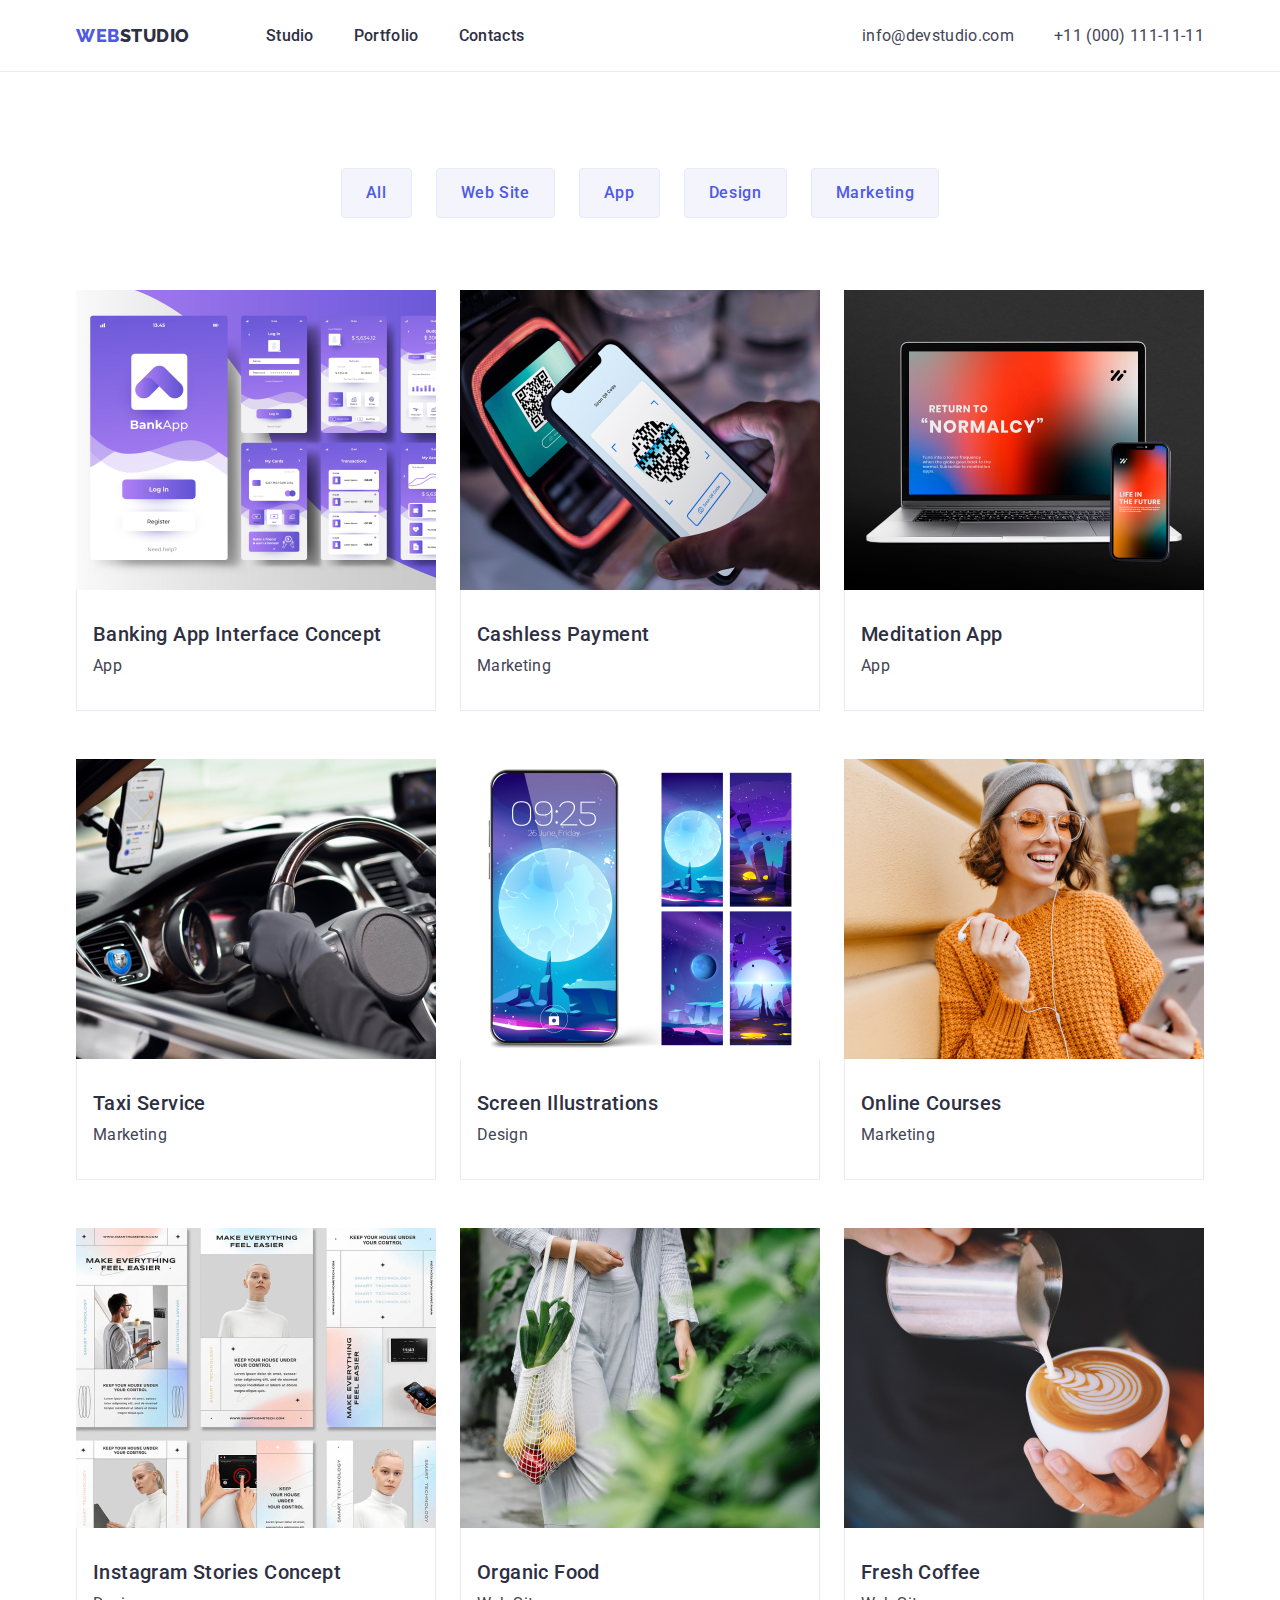
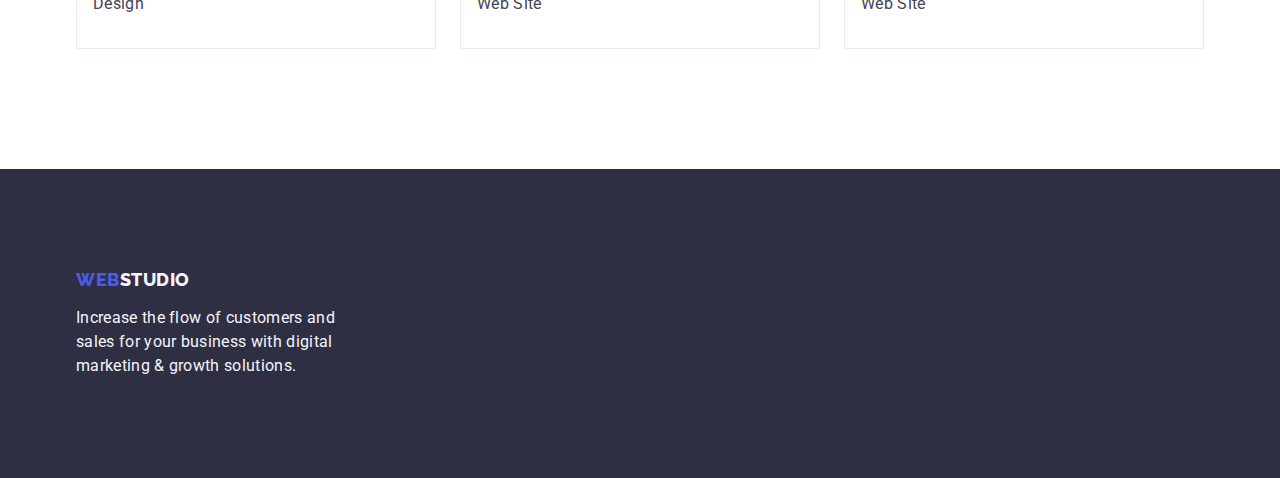
==== portfolio.html @ 65614167 "Initial commit" ====
<!DOCTYPE html>
<html lang="en">
  <head>
    <meta charset="UTF-8" />
    <meta http-equiv="X-UA-Compatible" content="IE=edge" />
    <meta name="viewport" content="width=device-width, initial-scale=1.0" />
    <link rel="preconnect" href="https://fonts.googleapis.com" />
    <link rel="preconnect" href="https://fonts.gstatic.com" crossorigin />
    <link
      href="https://fonts.googleapis.com/css2?family=Raleway:wght@800&family=Roboto:wght@400;500;700;900&display=swap"
      rel="stylesheet"
    />
    <link
      rel="stylesheet"
      href="https://cdnjs.cloudflare.com/ajax/libs/modern-normalize/1.1.0/modern-normalize.min.css"
    />
    <link rel="stylesheet" href="./css/styles.css" />
    <title>Portfolio</title>
  </head>
  <body>
    <!-- Шапка макету -->
    <header class="page-header">
      <div class="main-nav container">
        <nav class="page-nav">
          <a href="./index.html" class="logo-page logo link"
            >Web<span class="logo-text-header">Studio</span></a
          >
          <ul class="site-nav list">
            <li class="nav-item">
              <a href="./index.html" class="nav-link link">Studio</a>
            </li>
            <li class="nav-item">
              <a href="./portfolio.html" class="nav-link link">Portfolio</a>
            </li>
            <li class="nav-item">
              <a href="" class="nav-link link">Contacts</a>
            </li>
          </ul>
        </nav>
        <!-- Контакти -->
        <address class="tel-email">
          <ul class="tel-email-contacs list">
            <li class="item">
              <a href="mailto:info@devstudio.com" class="tel-email-link link"
                >info@devstudio.com</a
              >
            </li>
            <li class="item">
              <a href="tel:+110001111111" class="tel-email-link link"
                >+11 (000) 111-11-11</a
              >
            </li>
          </ul>
        </address>
      </div>
    </header>
    <main>
      <section class="section-portfolio">
        <div class="container">
          <h1 class="visually-hidden">Portfolio</h1>
          <!--  Фільтр кнопок-->
          <ul class="main-filters list">
            <li class="item">
              <button type="button" class="button filters">All</button>
            </li>
            <li class="item">
              <button type="button" class="button filters">Web Site</button>
            </li>
            <li class="item">
              <button type="button" class="button filters">App</button>
            </li>
            <li class="item">
              <button type="button" class="button filters">Design</button>
            </li>
            <li class="item">
              <button type="button" class="button filters">Marketing</button>
            </li>
          </ul>
          <!-- Послуги -->
          <ul class="services list">
            <li class="services-list">
              <a class="link" href=""
                ><img
                  src="./images/portfolio-images/bank-concept.jpg"
                  class="card"
                  alt="bannking
            app interface"
                  width="360"
                  height="300"
                />
                <div class="card-content">
                  <h2 class="card-services-title">
                    Banking App Interface Concept
                  </h2>
                  <p class="services-text">App</p>
                </div>
              </a>
            </li>
            <li class="services-list">
              <a class="link" href=""
                ><img
                  src="./images/portfolio-images/cash-paym.jpg"
                  class="card"
                  alt="phone with qr code"
                  width="360"
                  height="300"
                />
                <div class="card-content">
                  <h2 class="card-services-title">Cashless Payment</h2>
                  <p class="services-text">Marketing</p>
                </div></a
              >
            </li>
            <li class="services-list">
              <a class="link" href=""
                ><img
                  src="./images/portfolio-images/medit-app.jpg"
                  class="card"
                  alt="laptop and phone"
                  width="360"
                  height="300"
                />
                <div class="card-content">
                  <h2 class="card-services-title">Meditation App</h2>
                  <p class="services-text">App</p>
                </div></a
              >
            </li>
            <li class="services-list">
              <a class="link" href="">
                <img
                  src="./images/portfolio-images/taxi.jpg"
                  class="card"
                  alt="the steering wheel of the car and the phone on the windshield"
                  width="360"
                  height="300"
                />
                <div class="card-content">
                  <h2 class="card-services-title">Taxi Service</h2>
                  <p class="services-text">Marketing</p>
                </div></a
              >
            </li>
            <li class="services-list">
              <a class="link" href="">
                <img
                  src="./images/portfolio-images/screen-ill.jpg"
                  class="card"
                  alt="phone screen"
                  width="360"
                  height="300"
                />
                <div class="card-content">
                  <h2 class="card-services-title">Screen Illustrations</h2>
                  <p class="services-text">Design</p>
                </div></a
              >
            </li>
            <li class="services-list">
              <a class="link" href="">
                <img
                  src="./images/portfolio-images/onl-cours.jpg"
                  class="card"
                  alt="girl with phone"
                  width="360"
                  height="300"
                />
                <div class="card-content">
                  <h2 class="card-services-title">Online Courses</h2>
                  <p class="services-text">Marketing</p>
                </div></a
              >
            </li>
            <li class="services-list">
              <a class="link" href="">
                <img
                  src="./images/portfolio-images/inst-concept.jpg"
                  class="card"
                  alt="photo of a girl and options for managing a smart home"
                  width="360"
                  height="300"
                />
                <div class="card-content">
                  <h2 class="card-services-title">Instagram Stories Concept</h2>
                  <p class="services-text">Design</p>
                </div></a
              >
            </li>
            <li class="services-list">
              <a class="link" href="">
                <img
                  src="./images/portfolio-images/org-food.jpg"
                  class="card"
                  alt="girl with fresh fruit"
                  width="360"
                  height="300"
                />
                <div class="card-content">
                  <h2 class="card-services-title">Organic Food</h2>
                  <p class="services-text">Web Site</p>
                </div></a
              >
            </li>
            <li class="services-list">
              <a class="link" href="">
                <img
                  src="./images/portfolio-images/coffe.jpg"
                  class="card"
                  alt="a cup of coffee"
                  width="360"
                  height="300"
                />
                <div class="card-content">
                  <h2 class="card-services-title">Fresh Coffee</h2>
                  <p class="services-text">Web Site</p>
                </div></a
              >
            </li>
          </ul>
        </div>
      </section>
    </main>
    <!-- Футер -->
    <footer class="footer">
      <div class="container">
        <a href="./index.html" class="footer-logo logo link"
          >Web<span class="logo-text-footer">Studio</span></a
        >
        <p class="footer-text">
          Increase the flow of customers and sales for your business with
          digital marketing & growth solutions.
        </p>
      </div>
    </footer>
  </body>
</html>
---- css/styles.css ----
html {
  box-sizing: border-box;
}

*,
*::before,
*::after {
  box-sizing: inherit;
}

:root {
  --primary-brand-color: #4d5ae5;
  --pressed-state-color: #404bbf;
  --title-text-color: #2e2f42;
  --body-text-color: #434455;
  --accent-color: #e7e9fc;
  --background-section-color: #f4f4fd;
  --background-dark-color: #2e2f42;
  --background-white-color: #ffffff;
}

body {
  background-color: var(--background-white-color);
  color: var(--body-text-color);
  font-family: 'Roboto', sans-serif;
}

img {
  display: block;
  max-width: 100%;
}
h1,
h2,
h3,
h4,
h5,
h6,
p {
  margin: 0;
}
/* Скидання значень */
.list {
  list-style: none;
  padding: 0;
  margin: 0;
}

.link {
  text-decoration: none;
}

/* Контейнер */
.container {
  width: 1158px;
  padding-left: 15px;
  padding-right: 15px;
  margin-left: auto;
  margin-right: auto;
}

/* Шапка */

.page-header {
  border-bottom: 1px solid var(--accent-color);
  max-height: 72px;
}

/* Логотип */
.logo {
  color: var(--title-text-color);
  font-family: 'Raleway', sans-serif;
  font-weight: 800;
  font-size: 18px;
  line-height: 1.17;
  letter-spacing: 0.03em;
  text-transform: uppercase;
  color: #4d5ae5;
}
.logo-text-header {
  color: var(--title-text-color);
}
.logo-page {
  margin-right: 76px;
}

/* Навігація */
.main-nav,
.page-nav,
.main-filters {
  display: flex;
  align-items: center;
  margin-right: auto;
}

.site-nav {
  display: flex;
  gap: 40px;
}
.tel-email-contacs {
  display: flex;
  gap: 40px;
}

.nav-link {
  display: block;
  padding: 24px 0;
  color: var(--title-text-color);
  font-weight: 500;
  font-size: 16px;
  line-height: 1.5;
  letter-spacing: 0.02em;
}

.nav-link:hover,
.nav-link:focus {
  color: var(--pressed-state-color);
}
/* Контакти */

.tel-email-link {
  display: block;
  padding-top: 24px;
  padding-bottom: 24px;
  font-style: normal;
  font-size: 16px;
  line-height: 1.5;
  letter-spacing: 0.02em;
  color: var(--body-text-color);
}

.tel-email-link:hover,
.tel-email-link:focus {
  color: var(--pressed-state-color);
}

/* Секція герой */

.hero {
  padding-top: 188px;
  padding-bottom: 188px;
  text-align: center;
  background-color: var(--background-dark-color);
}
.hero-title {
  margin-top: 0;
  margin-right: auto;
  margin-left: auto;
  margin-bottom: 48px;

  color: var(--background-white-color);
  font-weight: 700;
  font-size: 56px;
  max-width: 496px;
  line-height: 1.07;
  letter-spacing: 0.02em;
}

/* Кнопки */
.button {
  display: block;
  border-radius: 4px;
  padding: 16px 32px;
  min-width: 169px;
  text-align: center;

  background-color: var(--primary-brand-color);
  color: var(--background-white-color);
  font-family: inherit;
  font-weight: 500;
  font-size: 16px;
  line-height: 1.5;
  align-items: center;
  letter-spacing: 0.04em;
  cursor: pointer;
}

.button.hero-btn {
  border: none;
  margin: 0 auto;
}
.button.hero-btn:hover,
.button.hero-btn:focus {
  background-color: var(--pressed-state-color);
}
/* Секція 2 */
.section-title,
.section-team-title {
  margin-top: 0;
  margin-bottom: 72px;
  color: var(--title-text-color);
  font-weight: 700;
  font-size: 36px;
  line-height: 1.11;
  text-align: center;
  letter-spacing: 0.02em;
  text-transform: capitalize;
}
.advantages {
  display: flex;
  gap: 24px;
  /* padding: 120px 0; */
}
.section {
  padding: 120px 0;
}
.visually-hidden {
  position: absolute;
  width: 1px;
  height: 1px;
  margin: -1px;
  border: 0;
  padding: 0;

  white-space: nowrap;
  clip-path: inset(100%);
  clip: rect(0 0 0 0);
  overflow: hidden;
}

.adv-item {
  width: 264px;
}

.advantages .title,
.services-title,
.section-team-title-empl {
  margin-top: 0;
  margin-bottom: 8px;
  color: var(--title-text-color);
  font-weight: 500;
  font-size: 20px;
  line-height: 1.2;
  letter-spacing: 0.02em;
}

.section-advantages-text,
.section-team-text,
.services-text,
.footer-text {
  margin-top: 0;
  margin-bottom: 0;
  font-size: 16px;
  line-height: 1.5;
  letter-spacing: 0.02em;
}

.services-text {
  color: var(--body-text-color);
}

/* Секція 2 */
.section-doing {
  padding-bottom: 120px;
}
.our-works,
.sections-team {
  display: flex;
  gap: 24px;
}
/* Секція 3 */
.section-team {
  padding-top: 120px;
  padding-bottom: 120px;
  background-color: var(--background-section-color);
}
.section-team-card {
  background: var(--background-white-color);
  box-shadow: 0px 1px 6px rgba(46, 47, 66, 0.08),
    0px 1px 1px rgba(46, 47, 66, 0.16), 0px 2px 1px rgba(46, 47, 66, 0.08);

  background-color: var(--background-white-color);
}
.card-team {
  padding-top: 32px;
  padding-bottom: 32px;
  padding-left: 16px;
  padding-right: 16px;

  text-align: center;
  border-radius: 0px 0px 4px 4px;
}
/* футер */
.footer {
  padding-top: 100px;
  padding-bottom: 100px;

  background-color: var(--background-dark-color);
  color: var(--background-section-color);
}

.footer-logo {
  display: inline-block;
  margin-bottom: 16px;
}
.logo-text-footer {
  color: var(--background-section-color);
}
.footer-text {
  width: 264px;
}
/* Портфоліо */
.section-portfolio {
  padding: 96px 0 120px 0;
}

/* Кнопки портфоліо */
.main-filters {
  justify-content: center;
  gap: 24px;
  margin-bottom: 72px;
}
.button.filters {
  padding: 12px 24px;
  border: 1px solid var(--accent-color);

  min-width: 69px;

  background-color: var(--background-section-color);
  color: var(--primary-brand-color);
}

.button.filters:hover,
.button.filters:focus {
  background-color: var(--pressed-state-color);
  color: var(--background-white-color);
  border: 1px solid transparent;
}
.services {
  display: flex;
  flex-wrap: wrap;
  gap: 48px 24px;
}
.services-list {
  width: 360px;
}

.card-content {
  padding: 32px 16px;
  border-left: 1px solid var(--accent-color);
  border-right: 1px solid var(--accent-color);
  border-bottom: 1px solid var(--accent-color);
}
.card-services-title {
  margin-top: 0;
  margin-bottom: 8px;
  color: var(--title-text-color);
  font-weight: 500;
  font-size: 20px;
  line-height: 1.2;
  letter-spacing: 0.02em;
}
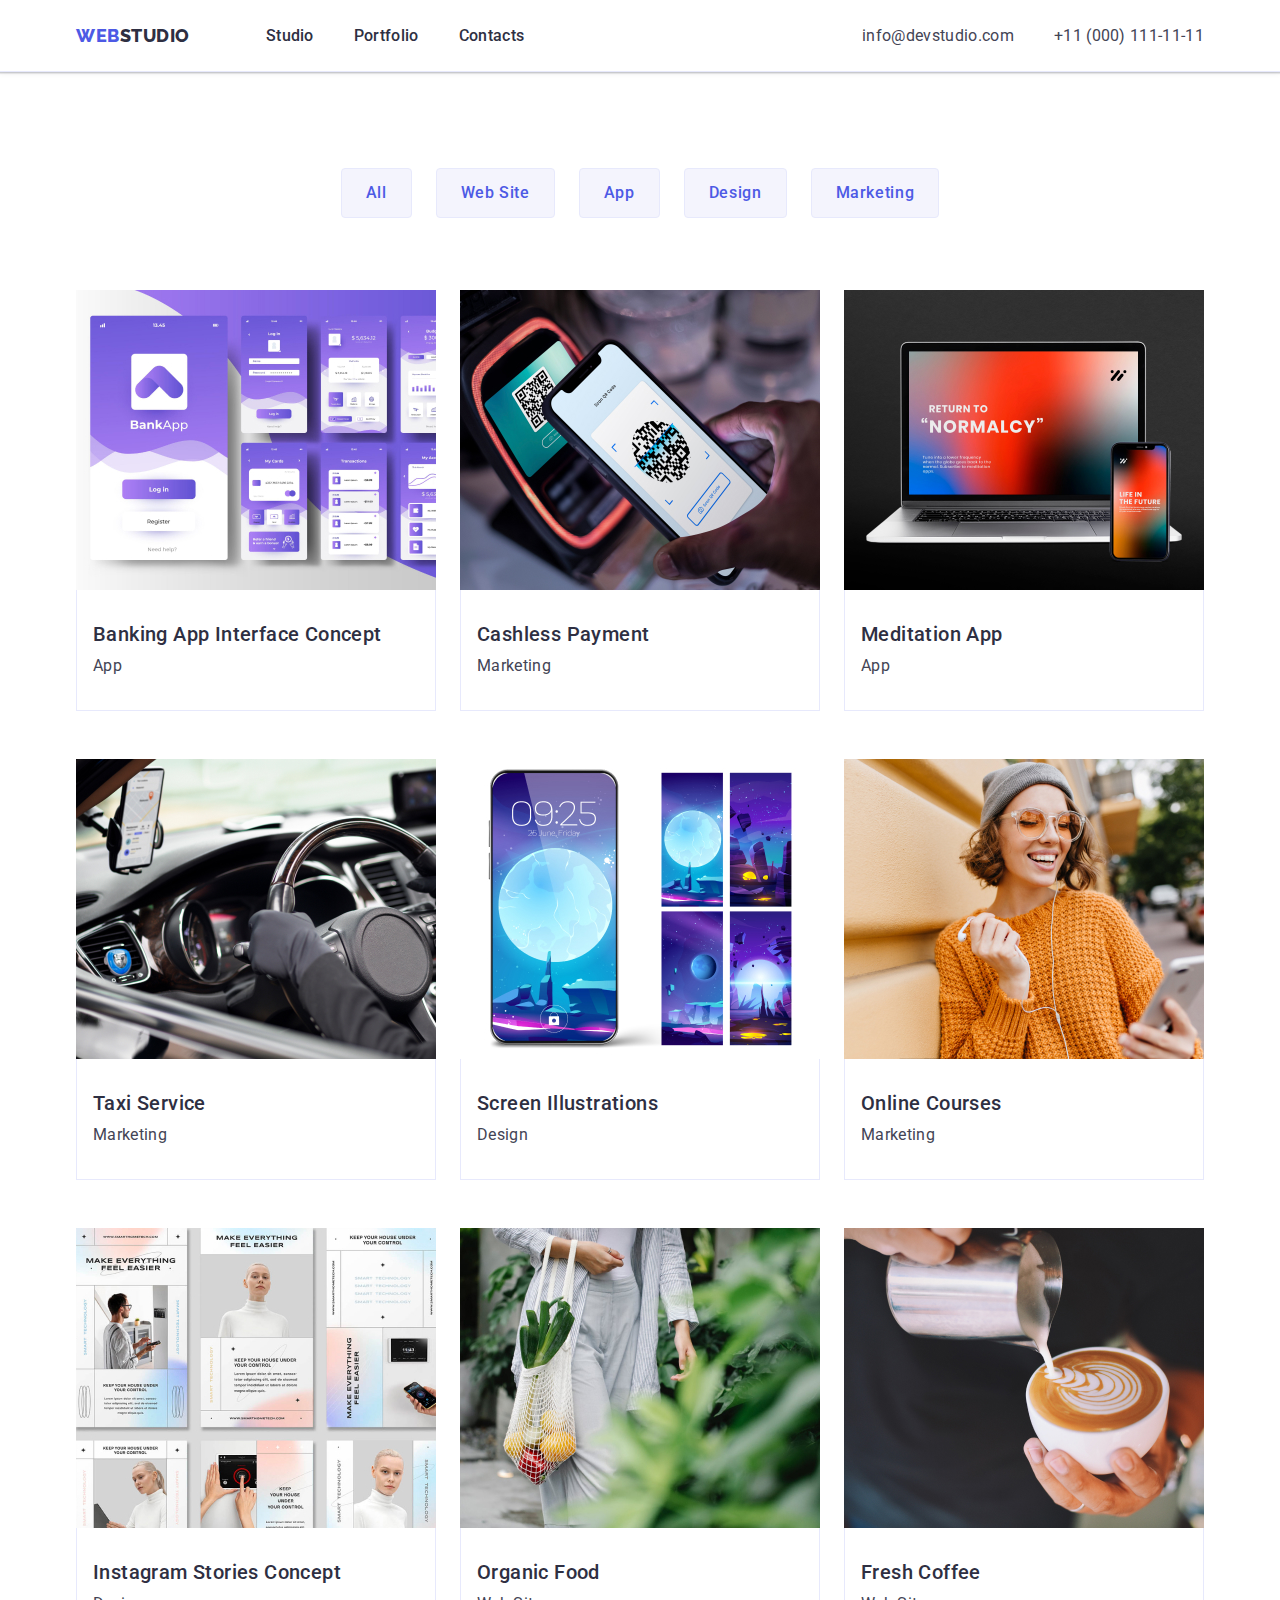
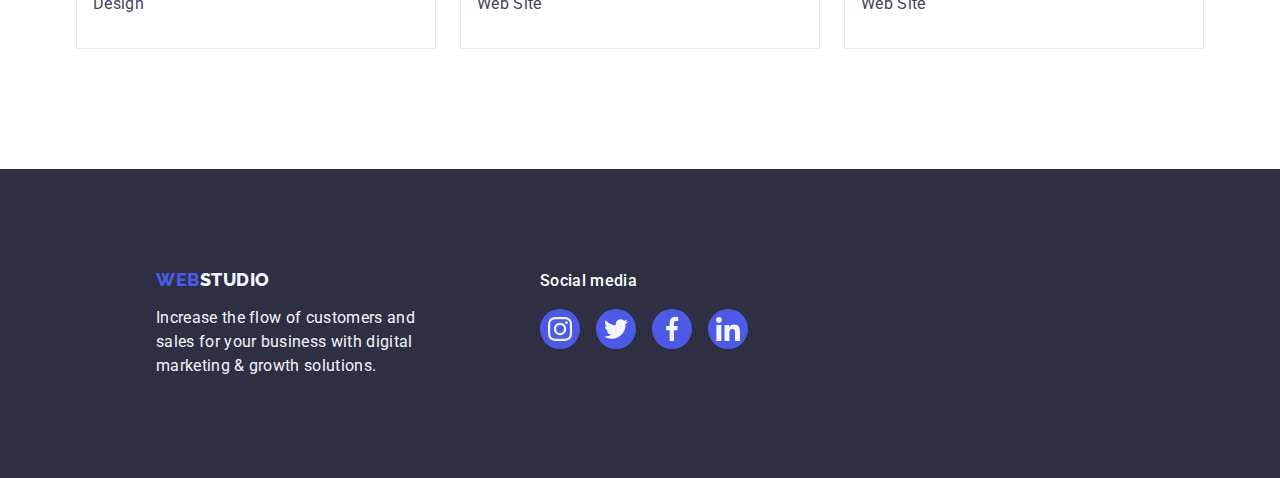
==== commit 2b3d75bc: "after one autochek" ====
--- a/portfolio.html
+++ b/portfolio.html
@@ -79,7 +79,7 @@
           <!-- Послуги -->
           <ul class="services list">
             <li class="services-list">
-              <a class="link" href=""
+              <a class="services-link link" href=""
                 ><img
                   src="./images/portfolio-images/bank-concept.jpg"
                   class="card"
@@ -97,7 +97,7 @@
               </a>
             </li>
             <li class="services-list">
-              <a class="link" href=""
+              <a class="services-link link" href=""
                 ><img
                   src="./images/portfolio-images/cash-paym.jpg"
                   class="card"
@@ -112,7 +112,7 @@
               >
             </li>
             <li class="services-list">
-              <a class="link" href=""
+              <a class="services-link link" href=""
                 ><img
                   src="./images/portfolio-images/medit-app.jpg"
                   class="card"
@@ -127,7 +127,7 @@
               >
             </li>
             <li class="services-list">
-              <a class="link" href="">
+              <a class="services-link link" href="">
                 <img
                   src="./images/portfolio-images/taxi.jpg"
                   class="card"
@@ -142,7 +142,7 @@
               >
             </li>
             <li class="services-list">
-              <a class="link" href="">
+              <a class="services-link link" href="">
                 <img
                   src="./images/portfolio-images/screen-ill.jpg"
                   class="card"
@@ -157,7 +157,7 @@
               >
             </li>
             <li class="services-list">
-              <a class="link" href="">
+              <a class="services-link link" href="">
                 <img
                   src="./images/portfolio-images/onl-cours.jpg"
                   class="card"
@@ -172,7 +172,7 @@
               >
             </li>
             <li class="services-list">
-              <a class="link" href="">
+              <a class="services-link link" href="">
                 <img
                   src="./images/portfolio-images/inst-concept.jpg"
                   class="card"
@@ -187,7 +187,7 @@
               >
             </li>
             <li class="services-list">
-              <a class="link" href="">
+              <a class="services-link link" href="">
                 <img
                   src="./images/portfolio-images/org-food.jpg"
                   class="card"
@@ -202,7 +202,7 @@
               >
             </li>
             <li class="services-list">
-              <a class="link" href="">
+              <a class="services-link link" href="">
                 <img
                   src="./images/portfolio-images/coffe.jpg"
                   class="card"
@@ -222,14 +222,45 @@
     </main>
     <!-- Футер -->
     <footer class="footer">
-      <div class="container">
-        <a href="./index.html" class="footer-logo logo link"
-          >Web<span class="logo-text-footer">Studio</span></a
-        >
-        <p class="footer-text">
-          Increase the flow of customers and sales for your business with
-          digital marketing & growth solutions.
-        </p>
+      <div class="footer-container container">
+        <div class="footer-one-part">
+          <a href="./index.html" class="footer-logo logo link"
+            >Web<span class="logo-text-footer">Studio</span></a
+          >
+          <p class="footer-text">
+            Increase the flow of customers and sales for your business with
+            digital marketing & growth solutions.
+          </p>
+        </div>
+        <div class="footer-two-part">
+          <p class="footer-social-title">Social media</p>
+          <ul class="footer-social-list list">
+            <li class="social-list-item">
+              <a href="" class="footer-social-list-link">
+                <svg class="social-list-icon" width="24" height="24">
+                  <use href="./images/icon.svg#icon-instagram-2"></use></svg
+              ></a>
+            </li>
+            <li social-list-item>
+              <a href="" class="footer-social-list-link">
+                <svg class="social-list-icon" width="24" height="24">
+                  <use href="./images/icon.svg#icon-twitter-1"></use></svg
+              ></a>
+            </li>
+            <li social-list-item>
+              <a href="" class="footer-social-list-link">
+                <svg class="social-list-icon" width="24" height="24">
+                  <use href="./images/icon.svg#icon-facebook-1"></use></svg
+              ></a>
+            </li>
+            <li social-list-item>
+              <a href="" class="footer-social-list-link">
+                <svg class="social-list-icon" width="24" height="24">
+                  <use href="./images/icon.svg#icon-linkedin-1"></use></svg
+              ></a>
+            </li>
+          </ul>
+        </div>
       </div>
     </footer>
   </body>
--- a/css/styles.css
+++ b/css/styles.css
@@ -17,6 +17,9 @@
   --background-section-color: #f4f4fd;
   --background-dark-color: #2e2f42;
   --background-white-color: #ffffff;
+  --subtle-text: #8e8f99;
+  --link-icon-color: #afb1b8;
+  --secondary-link-icon-color: #31d0aa;
 }
 
 body {
@@ -62,6 +65,8 @@
 
 .page-header {
   border-bottom: 1px solid var(--accent-color);
+  box-shadow: 0px 2px 1px rgba(46, 47, 66, 0.08),
+    0px 1px 1px rgba(46, 47, 66, 0.16), 0px 1px 6px rgba(46, 47, 66, 0.08);
   max-height: 72px;
 }
 
@@ -136,10 +141,19 @@
 /* Секція герой */
 
 .hero {
+  max-width: 1440px;
   padding-top: 188px;
   padding-bottom: 188px;
-  text-align: center;
+  margin: 0 auto;
+  background-size: cover;
+  background-repeat: no-repeat;
+  background-position: center;
   background-color: var(--background-dark-color);
+  background-image: linear-gradient(
+      rgba(46, 47, 66, 0.7),
+      rgba(46, 47, 66, 0.7)
+    ),
+    url('/images/people-office.jpg');
 }
 .hero-title {
   margin-top: 0;
@@ -184,21 +198,31 @@
 }
 /* Секція 2 */
 .section-title,
-.section-team-title {
+.section-team-title,
+.section-customers-title {
   margin-top: 0;
   margin-bottom: 72px;
   color: var(--title-text-color);
   font-weight: 700;
   font-size: 36px;
-  line-height: 1.11;
+  line-height: 1.1;
   text-align: center;
   letter-spacing: 0.02em;
   text-transform: capitalize;
 }
+.adv-icon {
+  display: flex;
+  align-items: center;
+  justify-content: center;
+  height: 112px;
+  background-color: var(--background-section-color);
+  box-sizing: 4px;
+  margin-bottom: 8px;
+}
+
 .advantages {
   display: flex;
   gap: 24px;
-  /* padding: 120px 0; */
 }
 .section {
   padding: 120px 0;
@@ -259,35 +283,104 @@
 }
 /* Секція 3 */
 .section-team {
+  width: 1440px;
   padding-top: 120px;
   padding-bottom: 120px;
+  margin: 0 auto;
   background-color: var(--background-section-color);
 }
 .section-team-card {
   background: var(--background-white-color);
+  border-radius: 0px 0px 4px 4px;
   box-shadow: 0px 1px 6px rgba(46, 47, 66, 0.08),
     0px 1px 1px rgba(46, 47, 66, 0.16), 0px 2px 1px rgba(46, 47, 66, 0.08);
 
   background-color: var(--background-white-color);
 }
 .card-team {
-  padding-top: 32px;
-  padding-bottom: 32px;
-  padding-left: 16px;
-  padding-right: 16px;
+  padding: 32px 0;
 
   text-align: center;
   border-radius: 0px 0px 4px 4px;
 }
+.section-team-text {
+  margin-bottom: 8px;
+}
+.social-list {
+  display: flex;
+  justify-content: center;
+  gap: 24px;
+}
+.social-list-icon {
+  display: block;
+  fill: var(--background-section-color);
+}
+
+.social-list-link,
+.footer-social-list-link {
+  display: flex;
+  width: 100%;
+  height: 100%;
+  justify-content: center;
+  align-items: center;
+  margin: 0;
+  width: 40px;
+  height: 40px;
+  border-radius: 50%;
+  background-color: var(--primary-brand-color);
+}
+.social-list-link:hover,
+.social-list-link:focus {
+  background-color: var(--pressed-state-color);
+}
+/* Секція 4 */
+.customers-list-link {
+  display: flex;
+  width: 168px;
+  height: 88px;
+  align-items: center;
+  justify-content: center;
+  border: 1px solid var(--subtle-text);
+  border-radius: 4px;
+  color: var(--link-icon-color);
+}
+.customers-list-link:hover,
+.customers-list-link:focus {
+  border-color: var(--pressed-state-color);
+  color: var(--pressed-state-color);
+}
+.customers-icon {
+  fill: currentColor;
+}
+.customers-list {
+  display: flex;
+  justify-content: center;
+  gap: 24px;
+}
 /* футер */
 .footer {
+  width: 1440px;
   padding-top: 100px;
   padding-bottom: 100px;
+  margin: 0 auto;
 
   background-color: var(--background-dark-color);
   color: var(--background-section-color);
 }
-
+.footer-container {
+  display: flex;
+  align-items: baseline;
+  gap: 120px;
+}
+.social-list-item {
+  width: 40px;
+  height: 40px;
+}
+
+.footer-social-list-link:hover,
+.footer-social-list-link:focus {
+  background-color: var(--secondary-link-icon-color);
+}
 .footer-logo {
   display: inline-block;
   margin-bottom: 16px;
@@ -297,6 +390,21 @@
 }
 .footer-text {
   width: 264px;
+}
+.footer-social-list {
+  display: flex;
+  justify-content: center;
+  gap: 16px;
+}
+.footer-social-title {
+  font-weight: 500;
+  font-size: 16px;
+  line-height: 1.5;
+
+  letter-spacing: 0.02em;
+
+  color: var(--background-white-color);
+  margin-bottom: 16px;
 }
 /* Портфоліо */
 .section-portfolio {
@@ -324,6 +432,8 @@
   background-color: var(--pressed-state-color);
   color: var(--background-white-color);
   border: 1px solid transparent;
+  box-shadow: 0px 3px 1px rgba(0, 0, 0, 0.1), 0px 2px 1px rgba(0, 0, 0, 0.08),
+    0px 2px 2px rgba(0, 0, 0, 0.12);
 }
 .services {
   display: flex;
@@ -332,6 +442,14 @@
 }
 .services-list {
   width: 360px;
+}
+.services-link {
+  display: block;
+}
+.services-link:hover,
+.services-link:focus {
+  box-shadow: 0px 1px 6px rgba(46, 47, 66, 0.08),
+    0px 1px 1px rgba(46, 47, 66, 0.16), 0px 2px 1px rgba(46, 47, 66, 0.08);
 }
 
 .card-content {
